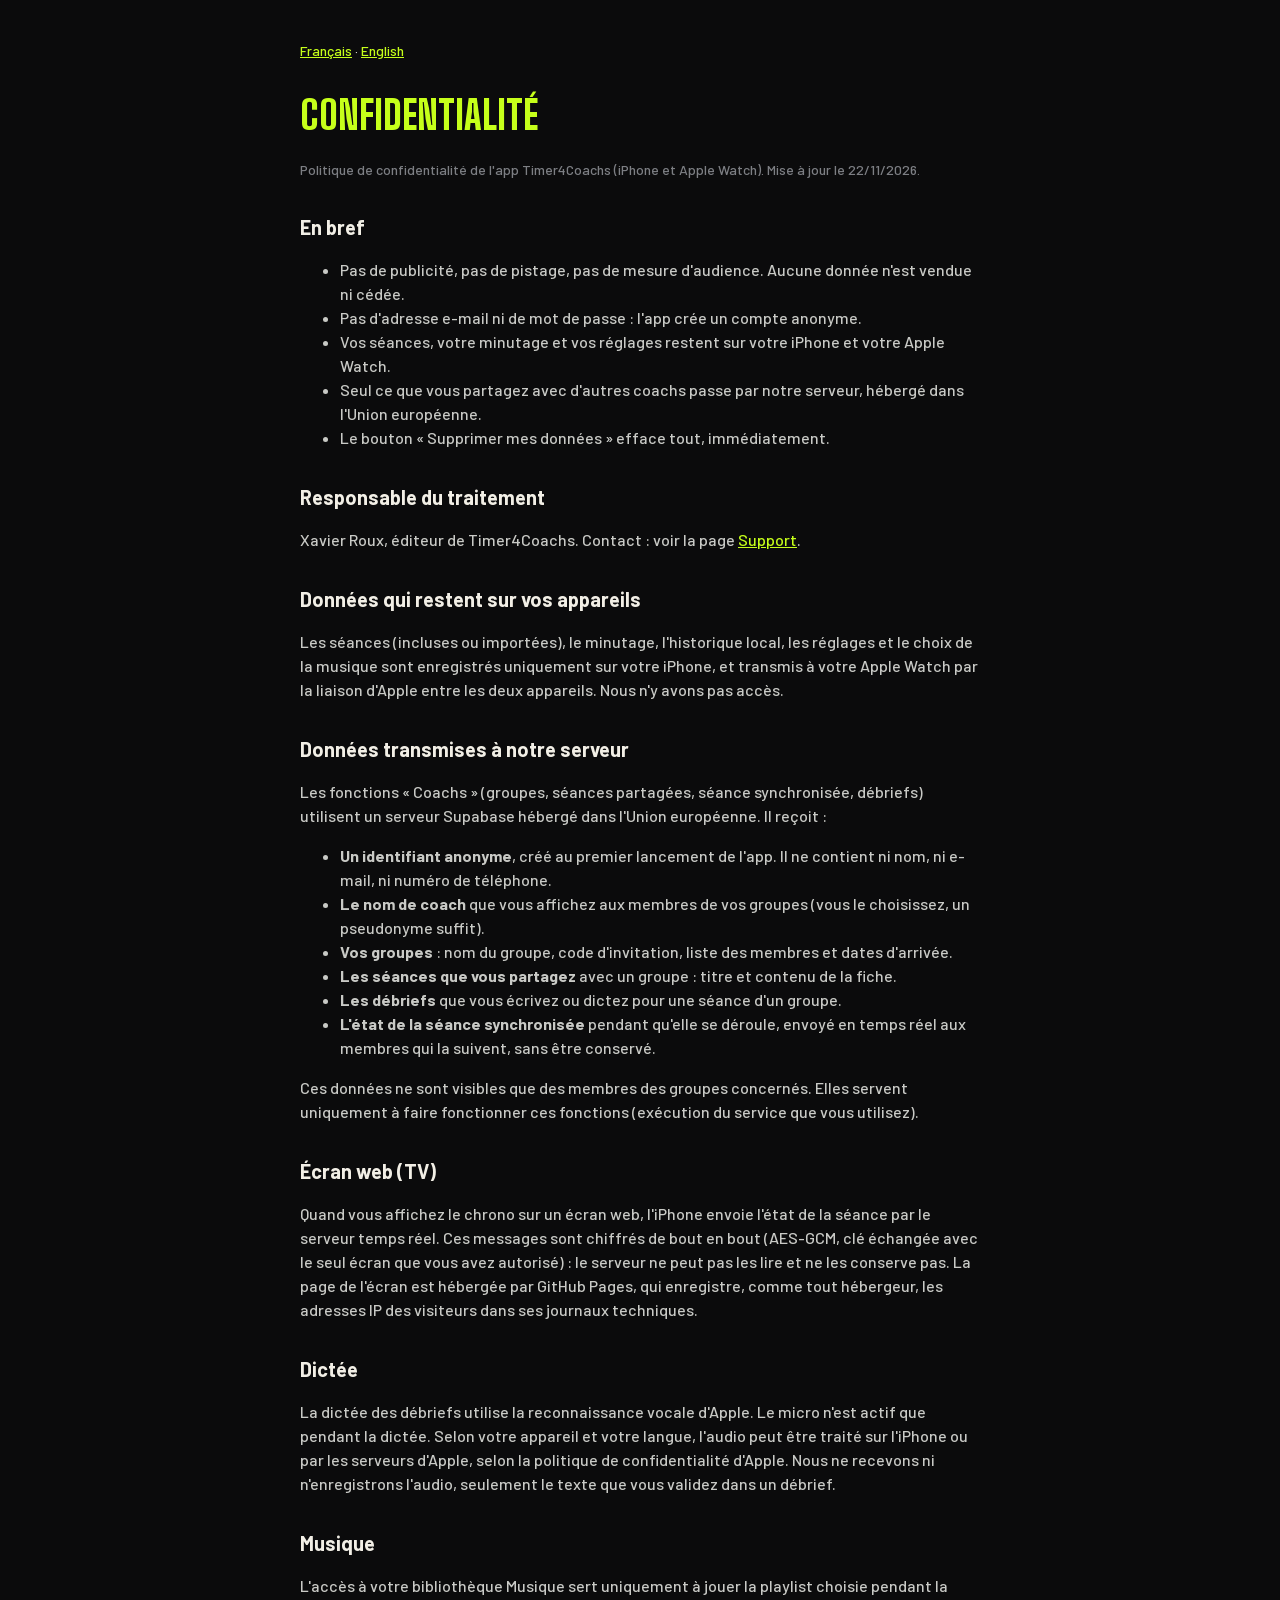
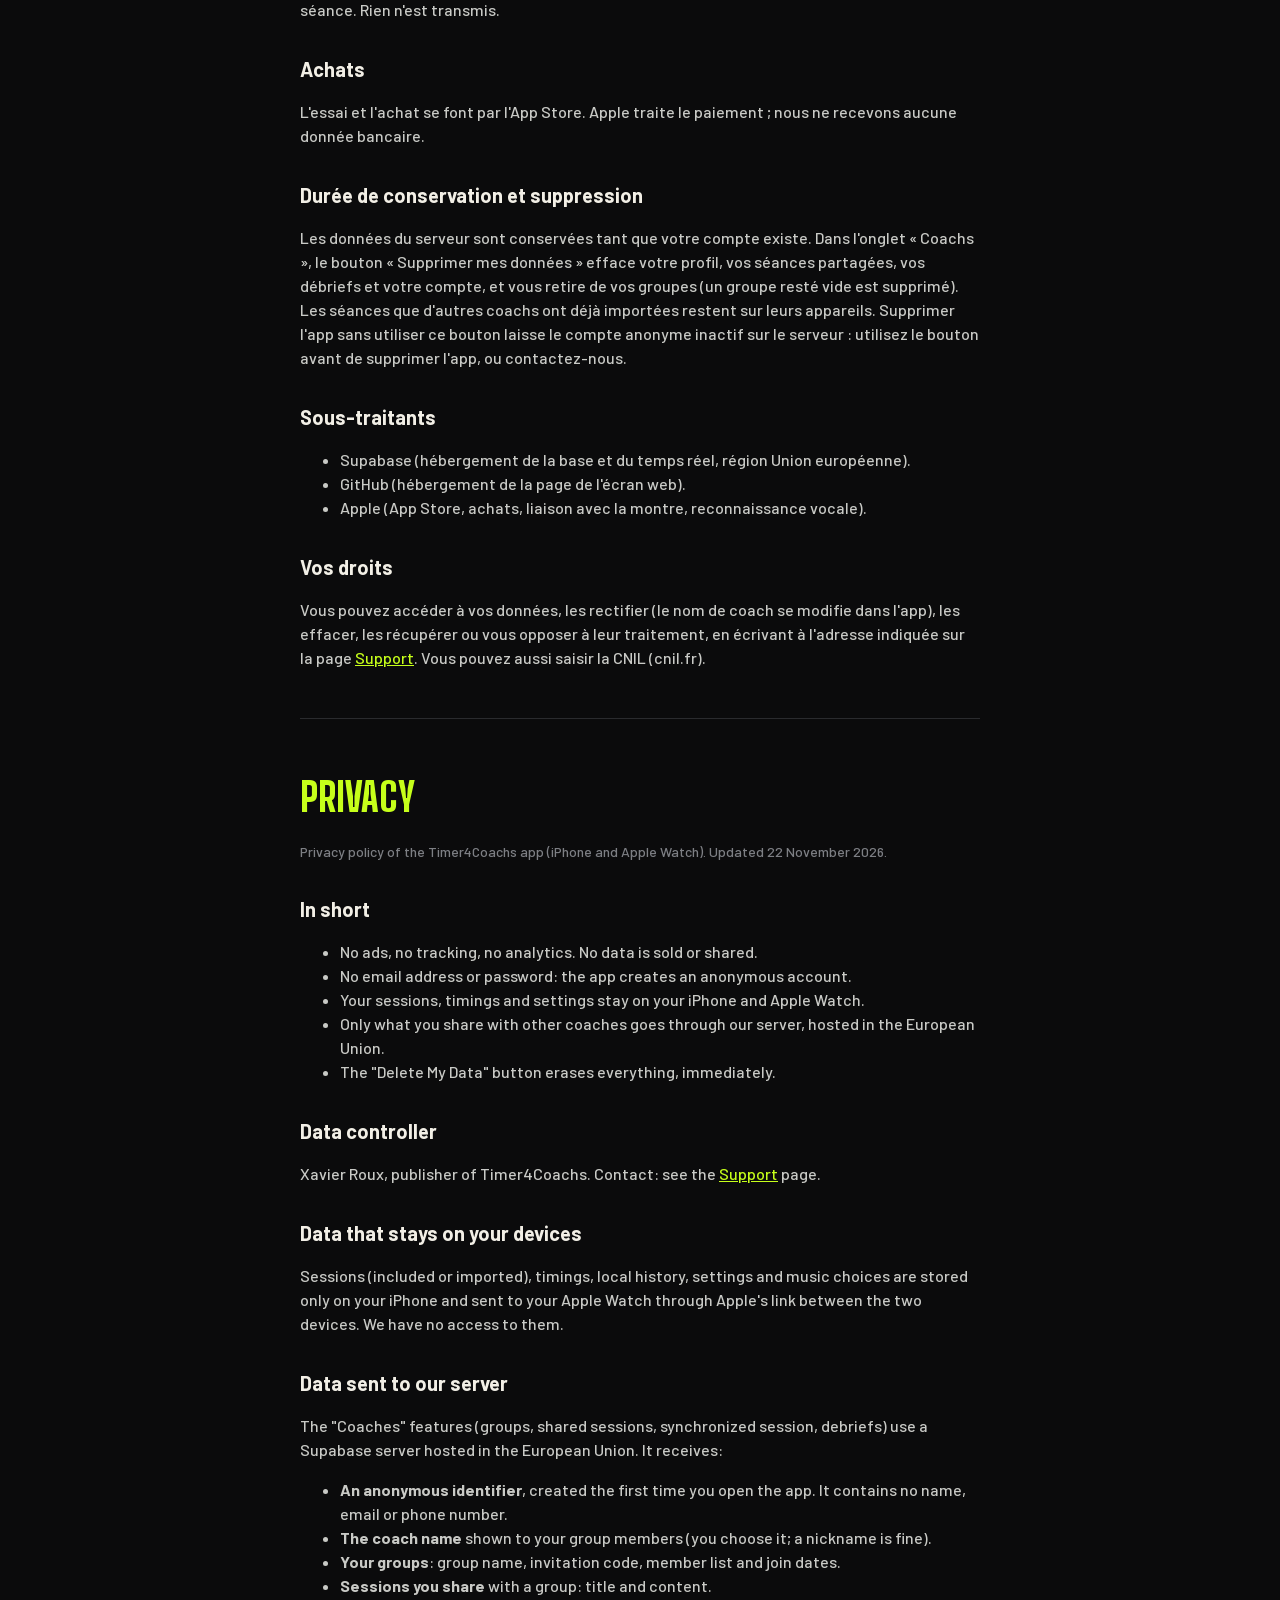
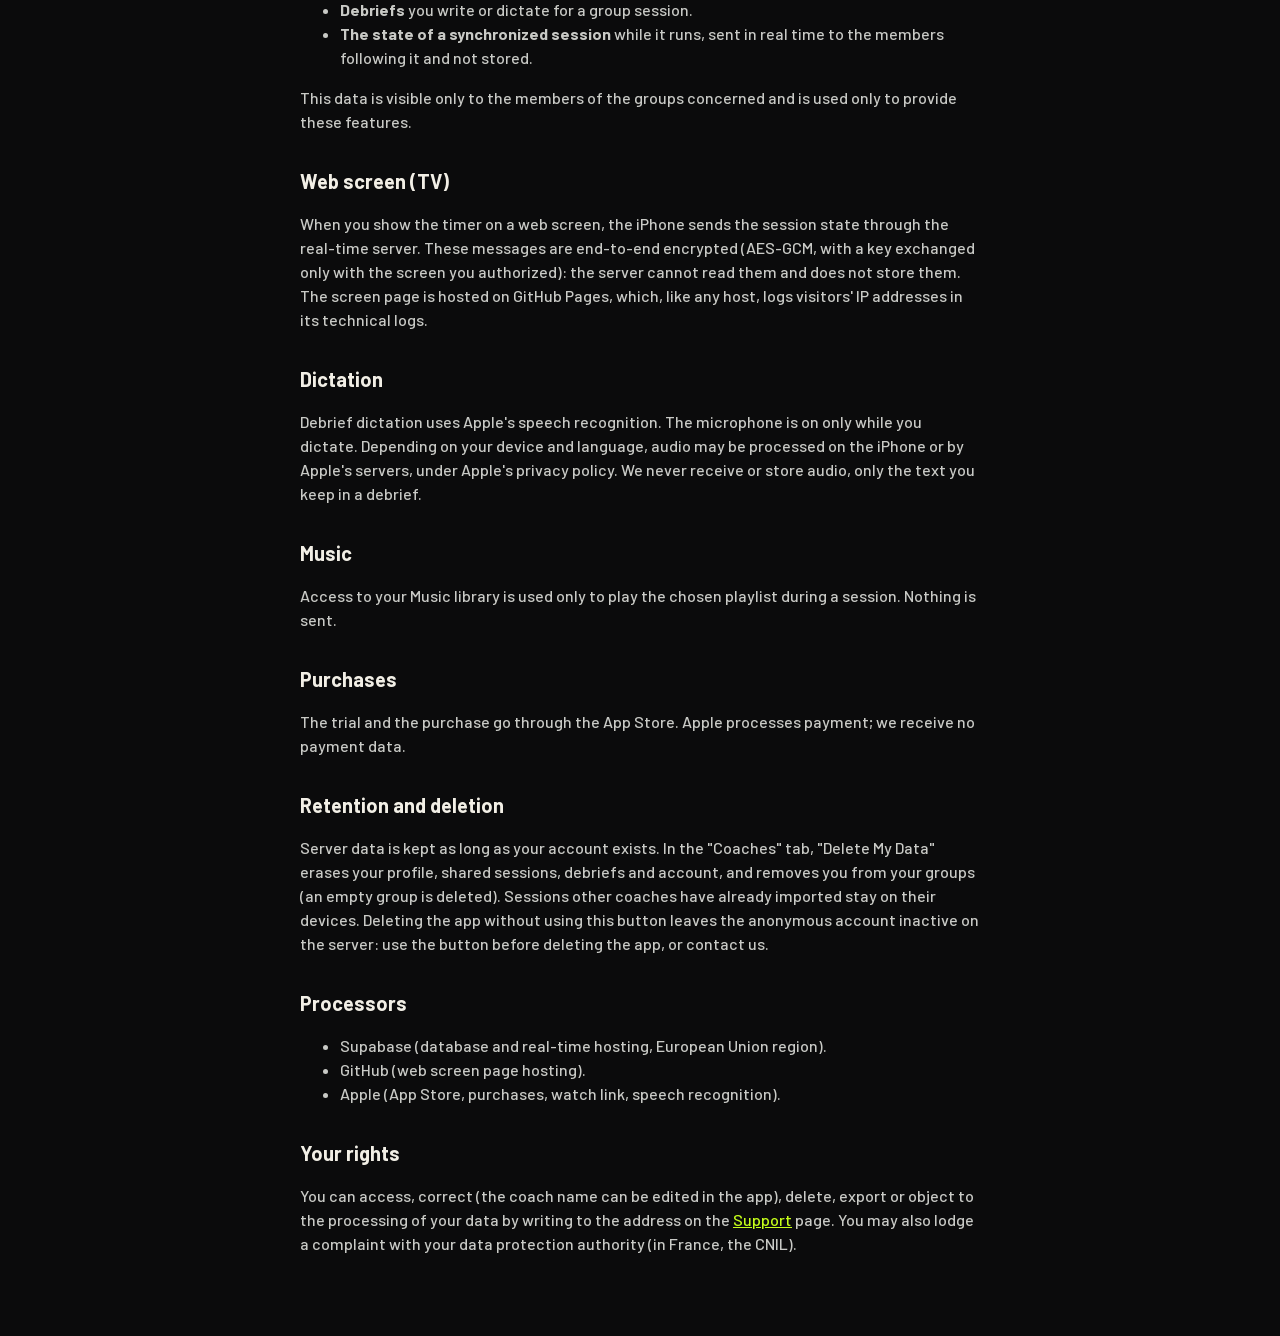
==== confidentialite/index.html @ b8b4320e "Politique de confidentialité et page de support Co-Authored-By: Claude Opus 5.5 <noreply@anthropic.c" ====
<!doctype html>
<html lang="fr">
<head>
<meta charset="utf-8">
<meta name="viewport" content="width=device-width, initial-scale=1">
<title>Timer4Coachs · Confidentialité</title>
<link rel="icon" type="image/png" href="../icons/favicon-64.png">
<link rel="stylesheet" href="../fonts.css">
<link rel="stylesheet" href="../pages.css">
</head>
<body>
<main>
<nav><a href="#fr">Français</a> · <a href="#en">English</a></nav>

<section id="fr" lang="fr">
<h1>Confidentialité</h1>
<p class="date">Politique de confidentialité de l'app Timer4Coachs (iPhone et Apple Watch). Mise à jour le 22/11/2026.</p>

<h2>En bref</h2>
<ul>
<li>Pas de publicité, pas de pistage, pas de mesure d'audience. Aucune donnée n'est vendue ni cédée.</li>
<li>Pas d'adresse e-mail ni de mot de passe : l'app crée un compte anonyme.</li>
<li>Vos séances, votre minutage et vos réglages restent sur votre iPhone et votre Apple Watch.</li>
<li>Seul ce que vous partagez avec d'autres coachs passe par notre serveur, hébergé dans l'Union européenne.</li>
<li>Le bouton « Supprimer mes données » efface tout, immédiatement.</li>
</ul>

<h2>Responsable du traitement</h2>
<p>Xavier Roux, éditeur de Timer4Coachs. Contact : voir la page <a href="../support/">Support</a>.</p>

<h2>Données qui restent sur vos appareils</h2>
<p>Les séances (incluses ou importées), le minutage, l'historique local, les réglages et le choix de la musique sont enregistrés uniquement sur votre iPhone, et transmis à votre Apple Watch par la liaison d'Apple entre les deux appareils. Nous n'y avons pas accès.</p>

<h2>Données transmises à notre serveur</h2>
<p>Les fonctions « Coachs » (groupes, séances partagées, séance synchronisée, débriefs) utilisent un serveur Supabase hébergé dans l'Union européenne. Il reçoit :</p>
<ul>
<li><strong>Un identifiant anonyme</strong>, créé au premier lancement de l'app. Il ne contient ni nom, ni e-mail, ni numéro de téléphone.</li>
<li><strong>Le nom de coach</strong> que vous affichez aux membres de vos groupes (vous le choisissez, un pseudonyme suffit).</li>
<li><strong>Vos groupes</strong> : nom du groupe, code d'invitation, liste des membres et dates d'arrivée.</li>
<li><strong>Les séances que vous partagez</strong> avec un groupe : titre et contenu de la fiche.</li>
<li><strong>Les débriefs</strong> que vous écrivez ou dictez pour une séance d'un groupe.</li>
<li><strong>L'état de la séance synchronisée</strong> pendant qu'elle se déroule, envoyé en temps réel aux membres qui la suivent, sans être conservé.</li>
</ul>
<p>Ces données ne sont visibles que des membres des groupes concernés. Elles servent uniquement à faire fonctionner ces fonctions (exécution du service que vous utilisez).</p>

<h2>Écran web (TV)</h2>
<p>Quand vous affichez le chrono sur un écran web, l'iPhone envoie l'état de la séance par le serveur temps réel. Ces messages sont chiffrés de bout en bout (AES-GCM, clé échangée avec le seul écran que vous avez autorisé) : le serveur ne peut pas les lire et ne les conserve pas. La page de l'écran est hébergée par GitHub Pages, qui enregistre, comme tout hébergeur, les adresses IP des visiteurs dans ses journaux techniques.</p>

<h2>Dictée</h2>
<p>La dictée des débriefs utilise la reconnaissance vocale d'Apple. Le micro n'est actif que pendant la dictée. Selon votre appareil et votre langue, l'audio peut être traité sur l'iPhone ou par les serveurs d'Apple, selon la politique de confidentialité d'Apple. Nous ne recevons ni n'enregistrons l'audio, seulement le texte que vous validez dans un débrief.</p>

<h2>Musique</h2>
<p>L'accès à votre bibliothèque Musique sert uniquement à jouer la playlist choisie pendant la séance. Rien n'est transmis.</p>

<h2>Achats</h2>
<p>L'essai et l'achat se font par l'App Store. Apple traite le paiement ; nous ne recevons aucune donnée bancaire.</p>

<h2>Durée de conservation et suppression</h2>
<p>Les données du serveur sont conservées tant que votre compte existe. Dans l'onglet « Coachs », le bouton « Supprimer mes données » efface votre profil, vos séances partagées, vos débriefs et votre compte, et vous retire de vos groupes (un groupe resté vide est supprimé). Les séances que d'autres coachs ont déjà importées restent sur leurs appareils. Supprimer l'app sans utiliser ce bouton laisse le compte anonyme inactif sur le serveur : utilisez le bouton avant de supprimer l'app, ou contactez-nous.</p>

<h2>Sous-traitants</h2>
<ul>
<li>Supabase (hébergement de la base et du temps réel, région Union européenne).</li>
<li>GitHub (hébergement de la page de l'écran web).</li>
<li>Apple (App Store, achats, liaison avec la montre, reconnaissance vocale).</li>
</ul>

<h2>Vos droits</h2>
<p>Vous pouvez accéder à vos données, les rectifier (le nom de coach se modifie dans l'app), les effacer, les récupérer ou vous opposer à leur traitement, en écrivant à l'adresse indiquée sur la page <a href="../support/">Support</a>. Vous pouvez aussi saisir la CNIL (cnil.fr).</p>
</section>

<hr>

<section id="en" lang="en">
<h1>Privacy</h1>
<p class="date">Privacy policy of the Timer4Coachs app (iPhone and Apple Watch). Updated 22 November 2026.</p>

<h2>In short</h2>
<ul>
<li>No ads, no tracking, no analytics. No data is sold or shared.</li>
<li>No email address or password: the app creates an anonymous account.</li>
<li>Your sessions, timings and settings stay on your iPhone and Apple Watch.</li>
<li>Only what you share with other coaches goes through our server, hosted in the European Union.</li>
<li>The "Delete My Data" button erases everything, immediately.</li>
</ul>

<h2>Data controller</h2>
<p>Xavier Roux, publisher of Timer4Coachs. Contact: see the <a href="../support/">Support</a> page.</p>

<h2>Data that stays on your devices</h2>
<p>Sessions (included or imported), timings, local history, settings and music choices are stored only on your iPhone and sent to your Apple Watch through Apple's link between the two devices. We have no access to them.</p>

<h2>Data sent to our server</h2>
<p>The "Coaches" features (groups, shared sessions, synchronized session, debriefs) use a Supabase server hosted in the European Union. It receives:</p>
<ul>
<li><strong>An anonymous identifier</strong>, created the first time you open the app. It contains no name, email or phone number.</li>
<li><strong>The coach name</strong> shown to your group members (you choose it; a nickname is fine).</li>
<li><strong>Your groups</strong>: group name, invitation code, member list and join dates.</li>
<li><strong>Sessions you share</strong> with a group: title and content.</li>
<li><strong>Debriefs</strong> you write or dictate for a group session.</li>
<li><strong>The state of a synchronized session</strong> while it runs, sent in real time to the members following it and not stored.</li>
</ul>
<p>This data is visible only to the members of the groups concerned and is used only to provide these features.</p>

<h2>Web screen (TV)</h2>
<p>When you show the timer on a web screen, the iPhone sends the session state through the real-time server. These messages are end-to-end encrypted (AES-GCM, with a key exchanged only with the screen you authorized): the server cannot read them and does not store them. The screen page is hosted on GitHub Pages, which, like any host, logs visitors' IP addresses in its technical logs.</p>

<h2>Dictation</h2>
<p>Debrief dictation uses Apple's speech recognition. The microphone is on only while you dictate. Depending on your device and language, audio may be processed on the iPhone or by Apple's servers, under Apple's privacy policy. We never receive or store audio, only the text you keep in a debrief.</p>

<h2>Music</h2>
<p>Access to your Music library is used only to play the chosen playlist during a session. Nothing is sent.</p>

<h2>Purchases</h2>
<p>The trial and the purchase go through the App Store. Apple processes payment; we receive no payment data.</p>

<h2>Retention and deletion</h2>
<p>Server data is kept as long as your account exists. In the "Coaches" tab, "Delete My Data" erases your profile, shared sessions, debriefs and account, and removes you from your groups (an empty group is deleted). Sessions other coaches have already imported stay on their devices. Deleting the app without using this button leaves the anonymous account inactive on the server: use the button before deleting the app, or contact us.</p>

<h2>Processors</h2>
<ul>
<li>Supabase (database and real-time hosting, European Union region).</li>
<li>GitHub (web screen page hosting).</li>
<li>Apple (App Store, purchases, watch link, speech recognition).</li>
</ul>

<h2>Your rights</h2>
<p>You can access, correct (the coach name can be edited in the app), delete, export or object to the processing of your data by writing to the address on the <a href="../support/">Support</a> page. You may also lodge a complaint with your data protection authority (in France, the CNIL).</p>
</section>
</main>
</body>
</html>
---- fonts.css ----
@font-face{font-family:'Barlow';font-style:normal;font-weight:500;font-display:swap;src:url(fonts/Barlow-500.woff2) format('woff2');unicode-range:U+0000-00FF, U+0131, U+0152-0153, U+02BB-02BC, U+02C6, U+02DA, U+02DC, U+0304, U+0308, U+0329, U+2000-206F, U+20AC, U+2122, U+2191, U+2193, U+2212, U+2215, U+FEFF, U+FFFD;}
@font-face{font-family:'Barlow';font-style:normal;font-weight:600;font-display:swap;src:url(fonts/Barlow-600.woff2) format('woff2');unicode-range:U+0000-00FF, U+0131, U+0152-0153, U+02BB-02BC, U+02C6, U+02DA, U+02DC, U+0304, U+0308, U+0329, U+2000-206F, U+20AC, U+2122, U+2191, U+2193, U+2212, U+2215, U+FEFF, U+FFFD;}
@font-face{font-family:'Barlow';font-style:normal;font-weight:700;font-display:swap;src:url(fonts/Barlow-700.woff2) format('woff2');unicode-range:U+0000-00FF, U+0131, U+0152-0153, U+02BB-02BC, U+02C6, U+02DA, U+02DC, U+0304, U+0308, U+0329, U+2000-206F, U+20AC, U+2122, U+2191, U+2193, U+2212, U+2215, U+FEFF, U+FFFD;}
@font-face{font-family:'Big Shoulders Display';font-style:normal;font-weight:800;font-display:swap;src:url(fonts/BigShouldersDisplay-800.woff2) format('woff2');unicode-range:U+0000-00FF, U+0131, U+0152-0153, U+02BB-02BC, U+02C6, U+02DA, U+02DC, U+0304, U+0308, U+0329, U+2000-206F, U+20AC, U+2122, U+2191, U+2193, U+2212, U+2215, U+FEFF, U+FFFD;}
@font-face{font-family:'Big Shoulders Display';font-style:normal;font-weight:900;font-display:swap;src:url(fonts/BigShouldersDisplay-900.woff2) format('woff2');unicode-range:U+0000-00FF, U+0131, U+0152-0153, U+02BB-02BC, U+02C6, U+02DA, U+02DC, U+0304, U+0308, U+0329, U+2000-206F, U+20AC, U+2122, U+2191, U+2193, U+2212, U+2215, U+FEFF, U+FFFD;}
---- pages.css ----
html,body{margin:0;background:#0B0B0C;color:#F2EFE6;font-family:"Barlow","Helvetica Neue",Arial,sans-serif}
main{max-width:680px;margin:0 auto;padding:40px 16px 64px;line-height:1.5}
h1{font-family:"Big Shoulders Display","Arial Narrow",Impact,sans-serif;text-transform:uppercase;font-size:40px;margin:0 0 8px;color:#C6FF1A}
h2{font-size:20px;margin:32px 0 8px;color:#F2EFE6}
p,li{color:#C9CAC6;font-size:16px}
a{color:#C6FF1A}
.date{color:#7D7F84;font-size:14px;margin-bottom:24px}
nav{font-size:14px;margin-bottom:24px}
hr{border:0;border-top:1px solid #2A2B2E;margin:48px 0}
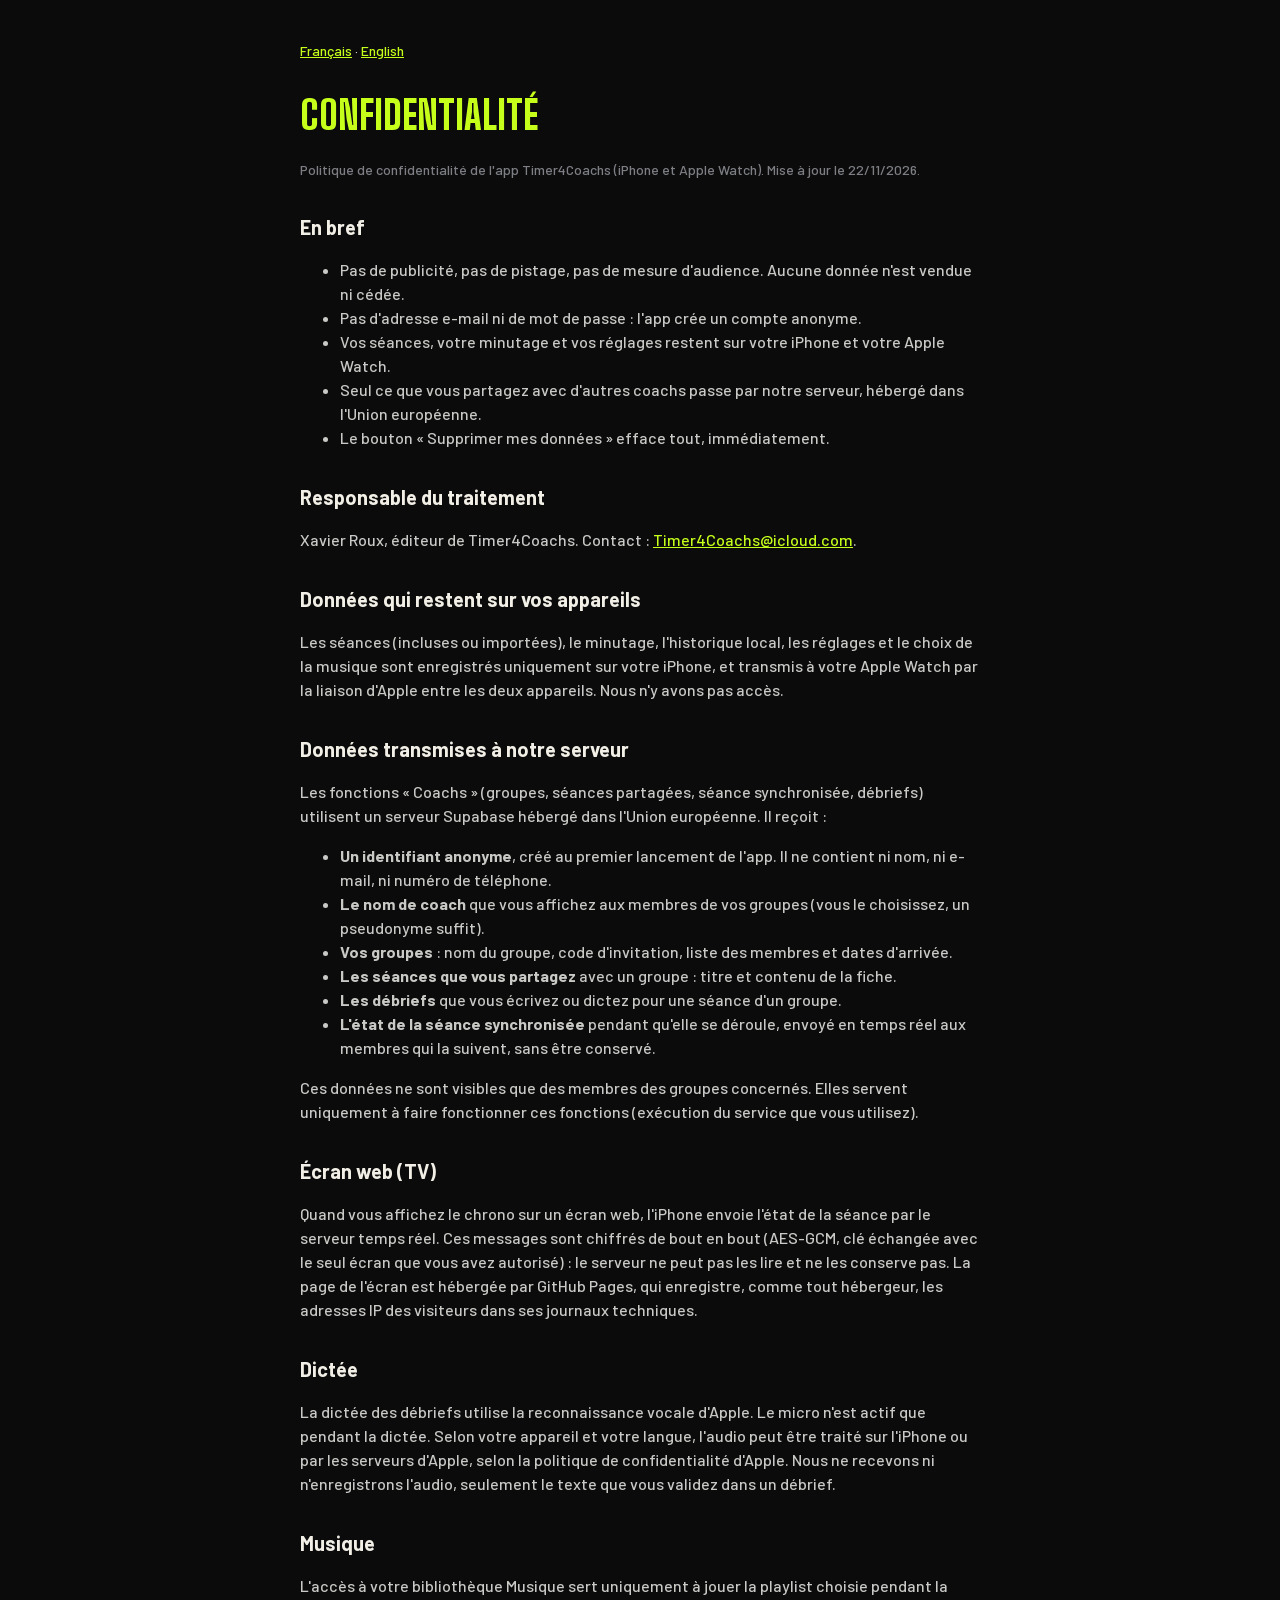
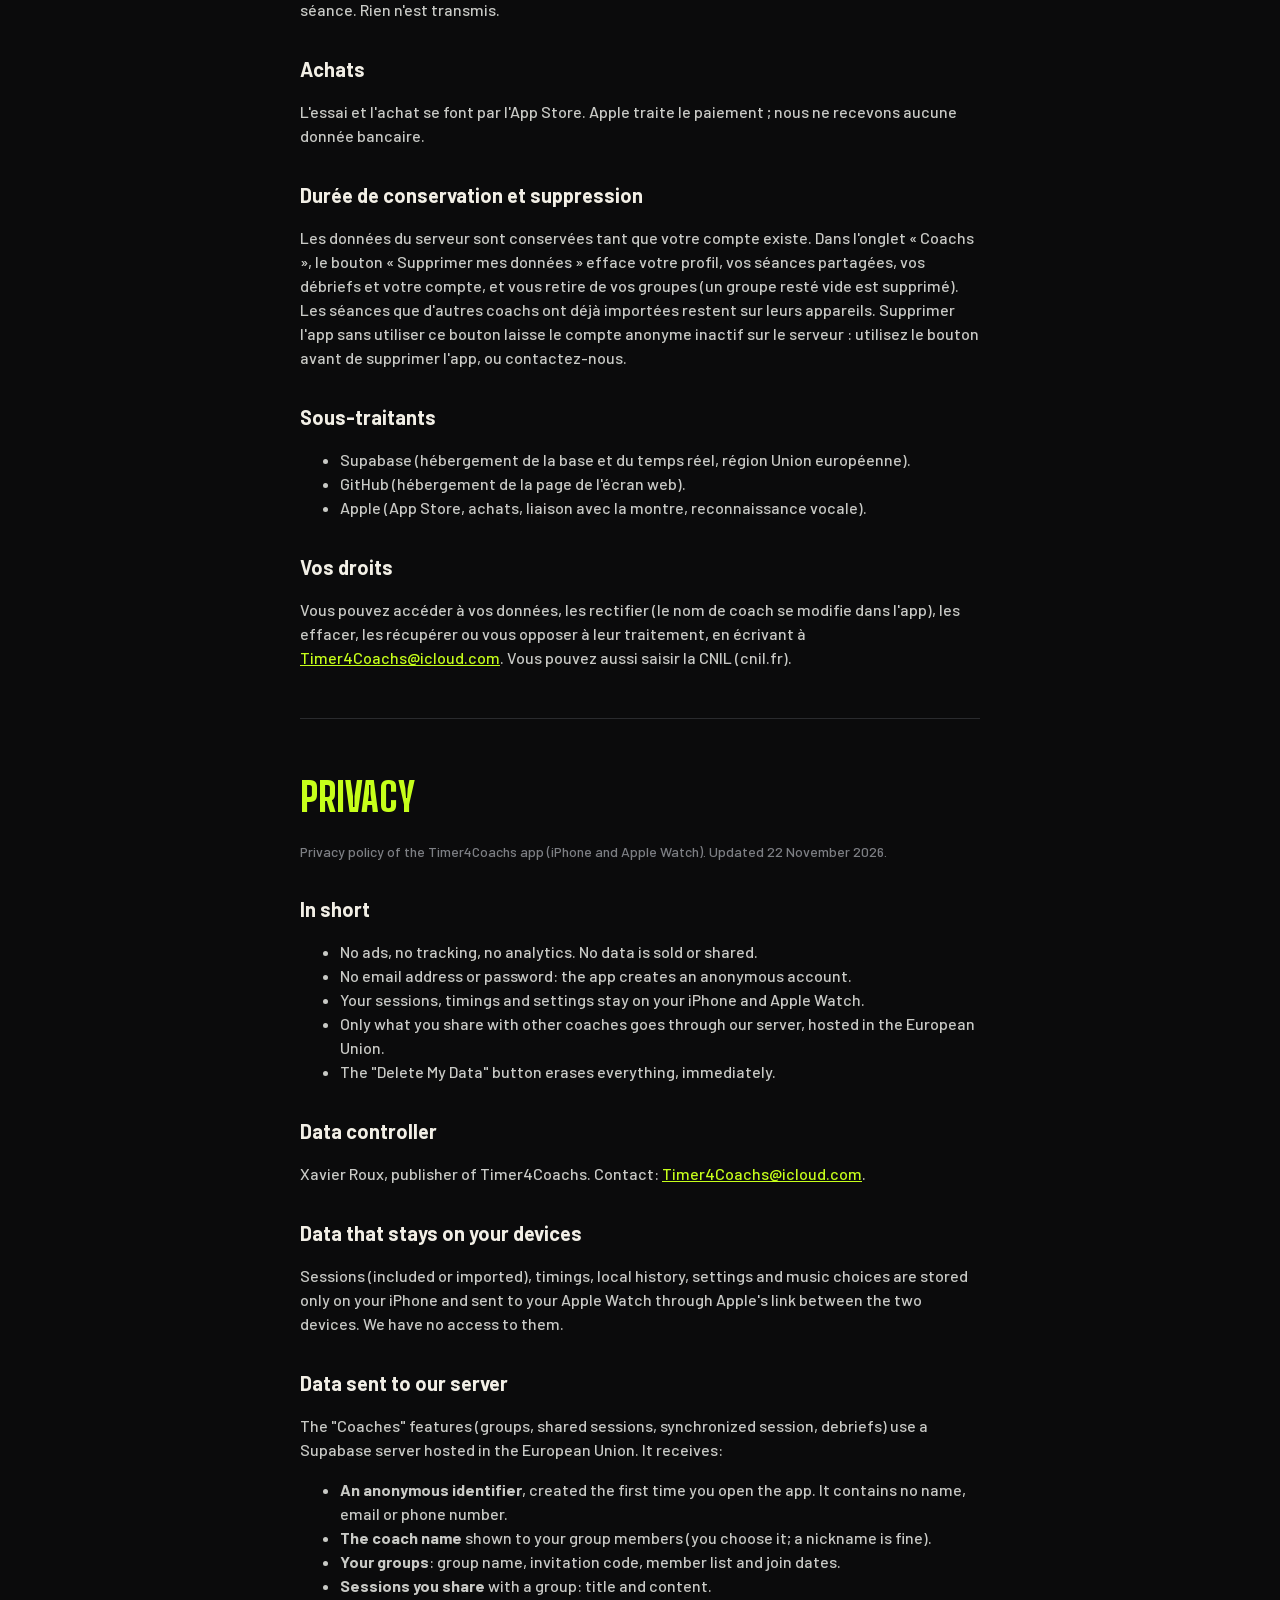
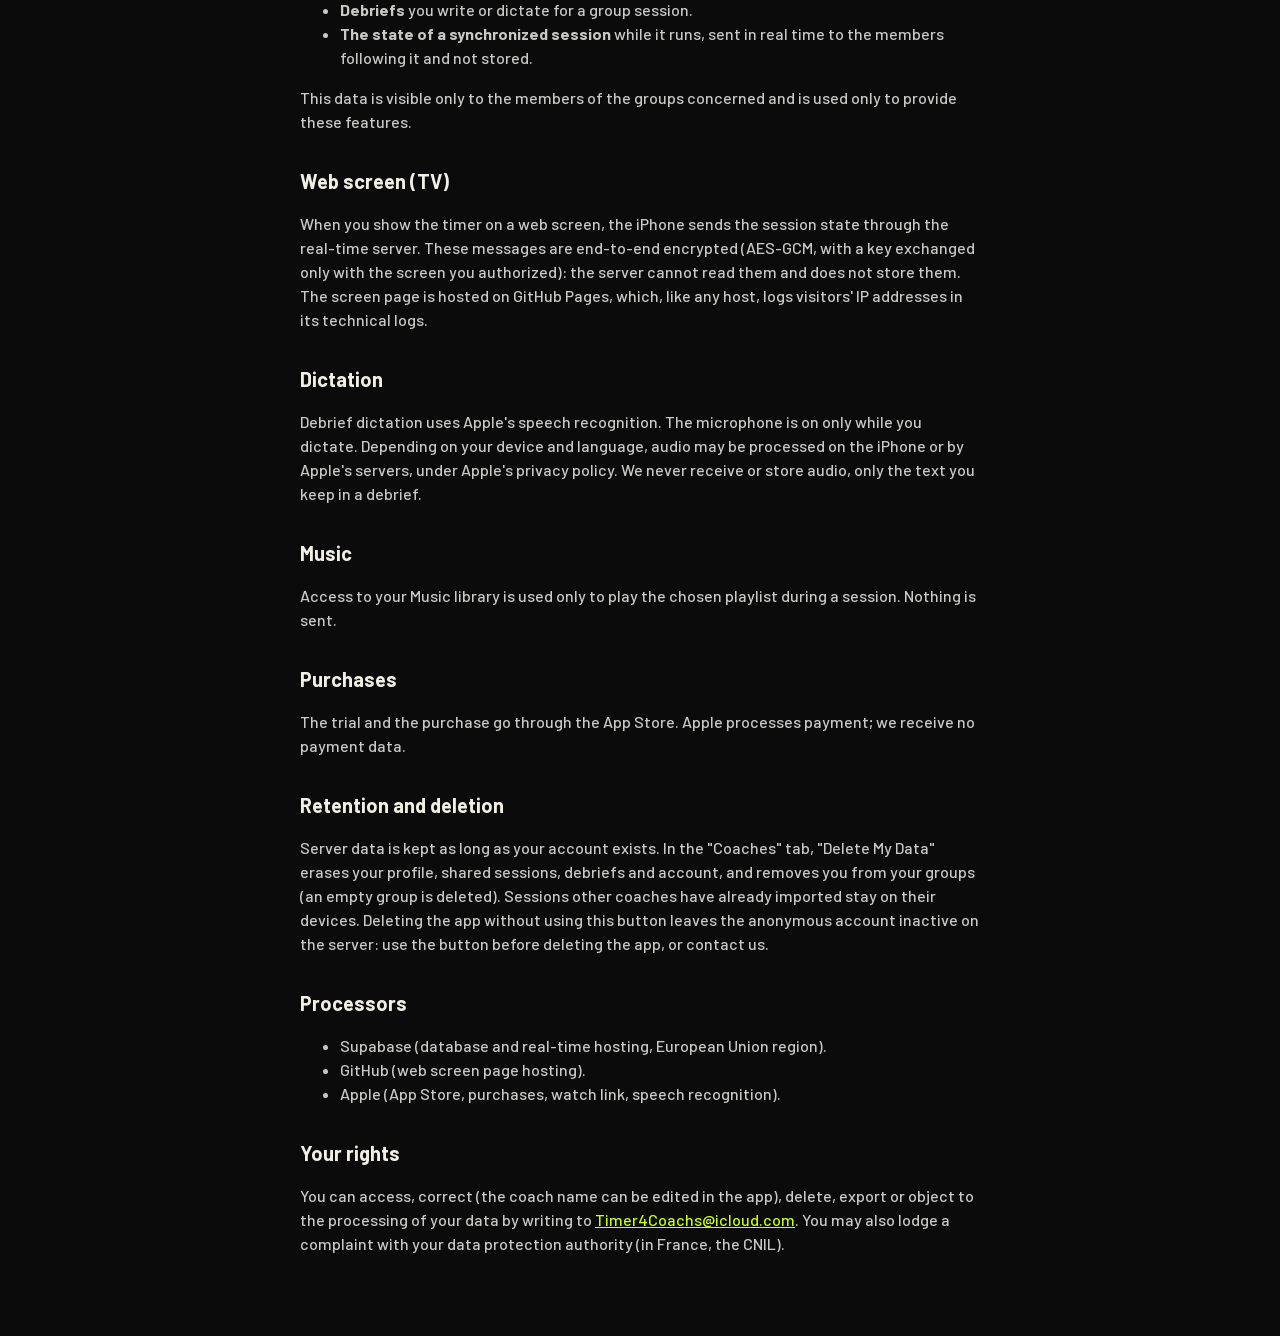
==== commit 2d4006f8: "Contact : Timer4Coachs@icloud.com Co-Authored-By: Claude Opus 5.5 <noreply@anthropic.com>" ====
--- a/confidentialite/index.html
+++ b/confidentialite/index.html
@@ -26,7 +26,7 @@
 </ul>
 
 <h2>Responsable du traitement</h2>
-<p>Xavier Roux, éditeur de Timer4Coachs. Contact : voir la page <a href="../support/">Support</a>.</p>
+<p>Xavier Roux, éditeur de Timer4Coachs. Contact : <a href="mailto:Timer4Coachs@icloud.com">Timer4Coachs@icloud.com</a>.</p>
 
 <h2>Données qui restent sur vos appareils</h2>
 <p>Les séances (incluses ou importées), le minutage, l'historique local, les réglages et le choix de la musique sont enregistrés uniquement sur votre iPhone, et transmis à votre Apple Watch par la liaison d'Apple entre les deux appareils. Nous n'y avons pas accès.</p>
@@ -66,7 +66,7 @@
 </ul>
 
 <h2>Vos droits</h2>
-<p>Vous pouvez accéder à vos données, les rectifier (le nom de coach se modifie dans l'app), les effacer, les récupérer ou vous opposer à leur traitement, en écrivant à l'adresse indiquée sur la page <a href="../support/">Support</a>. Vous pouvez aussi saisir la CNIL (cnil.fr).</p>
+<p>Vous pouvez accéder à vos données, les rectifier (le nom de coach se modifie dans l'app), les effacer, les récupérer ou vous opposer à leur traitement, en écrivant à <a href="mailto:Timer4Coachs@icloud.com">Timer4Coachs@icloud.com</a>. Vous pouvez aussi saisir la CNIL (cnil.fr).</p>
 </section>
 
 <hr>
@@ -85,7 +85,7 @@
 </ul>
 
 <h2>Data controller</h2>
-<p>Xavier Roux, publisher of Timer4Coachs. Contact: see the <a href="../support/">Support</a> page.</p>
+<p>Xavier Roux, publisher of Timer4Coachs. Contact: <a href="mailto:Timer4Coachs@icloud.com">Timer4Coachs@icloud.com</a>.</p>
 
 <h2>Data that stays on your devices</h2>
 <p>Sessions (included or imported), timings, local history, settings and music choices are stored only on your iPhone and sent to your Apple Watch through Apple's link between the two devices. We have no access to them.</p>
@@ -125,7 +125,7 @@
 </ul>
 
 <h2>Your rights</h2>
-<p>You can access, correct (the coach name can be edited in the app), delete, export or object to the processing of your data by writing to the address on the <a href="../support/">Support</a> page. You may also lodge a complaint with your data protection authority (in France, the CNIL).</p>
+<p>You can access, correct (the coach name can be edited in the app), delete, export or object to the processing of your data by writing to <a href="mailto:Timer4Coachs@icloud.com">Timer4Coachs@icloud.com</a>. You may also lodge a complaint with your data protection authority (in France, the CNIL).</p>
 </section>
 </main>
 </body>
